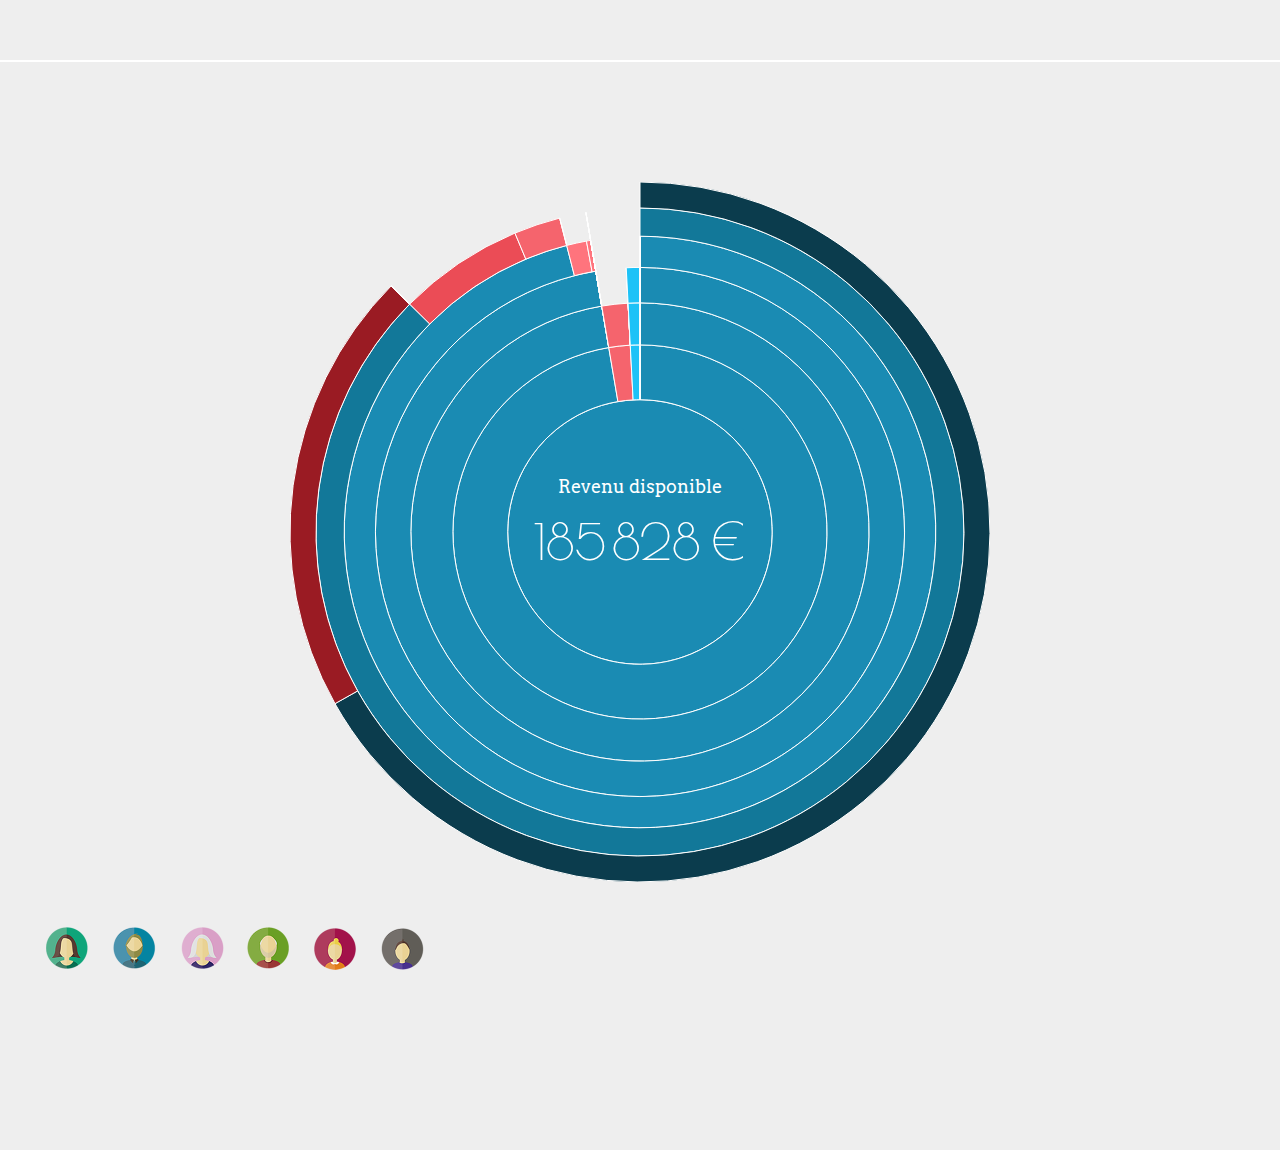
==== index.html @ cc2f4d2f "CLEANER CSS" ====
<!DOCTYPE html>
<html lang="en">
<head>
  <meta charset="utf-8">
  <title>Etalab</title>
  <meta name="description" content="Etalab">
  <meta name="robots" content="noindex, nofollow">
  <meta name="viewport" content="initial-scale=1.0,maximum-scale=1.0,user-scalable=no">
  <link rel="stylesheet" href="styles/main.css">
</head>
<body>
	<nav id="breadcrumb">
		<ul>
			<li>
				<span class="breadcrumb--value"></span>
				<h2 class="breadcrumb--label">Revenu disponible</h2>
			</li>
		</ul>
	</nav>
	<svg></svg>
	<div class="tooltip">
		<h2 class="tooltip--label">Label</h2>
		<p class="tooltip--value number">Value</p>
		<i class="dashboard">Modifier</i>
		<hr />
		<a href="" class="tooltip--find-out-more">En savoir plus</a>
	</div>

	<ul id="users">
		<li class="family mother"></li>
		<li class="family father"></li>
		<li class="family grandmother"></li>
		<li class="family grandfather"></li>
		<li class="family daughter"></li>
		<li class="family son"></li>
	</ul>

  <script type="text/javascript" src="scripts/libs/d3.min.js"></script>
  <script type="text/javascript" src="scripts/main.js"></script>

</body>
</html>
---- styles/main.css ----
/***************/
/* @group Main */
/***************/
@import url(reset.css);

/****************/
/* @group Fonts */
/****************/
@import url(http://fonts.googleapis.com/css?family=Arvo|Poiret+One);
/* @end of Fonts */


body {
	font-family: 'Arvo', serif;
	font-size: 1em; 
	background: #eee; color: #909090;
  -webkit-font-smoothing: antialiased; }
hr { border: 0; }
a { text-decoration: none; }
i { text-align: left; text-indent: -9999px; overflow: hidden; }
.clear { clear: both; }
.number { font-family: 'Poiret One', cursive; }

svg { margin: 20px auto; display: block; }

path {
  stroke: #fff;
  fill-rule: evenodd; }

/**********************/
/* @group Main circle */
/**********************/

.circle-text {
	color: #fff;
	display: flex;
	align-items: center;
	text-align: center; }

.circle-text--label { margin: auto; }

.circle-text h1.circle-text--label { font-size: 1.125em; }

.circle-text p.circle-text--value { 
	font-size: 3.125em;
	margin: 20px 0; }

/*********************/
/* @group Breadcrumb */
/*********************/

#breadcrumb ul {
	margin: 60px 0 0;
	border-top: 2px solid #fff;
	min-height: 100px; }
#breadcrumb ul li {
	position: relative;
	text-align: center;
	min-width: 200px;
	top: -10px;
	opacity: 0;
	transition: opacity 0.3s ease-out;
	display: inline-block; }
#breadcrumb ul li.visible { opacity: 1; }
#breadcrumb span.breadcrumb--value {
	display: block;
	margin: 0 auto;
	background: #de5a71;
	border-radius: 100%;
	border: 4px solid #eee;
	width: 12px; height: 12px; }
#breadcrumb h2.breadcrumb--label {
	font-size: 1.125em;
	color: #909090;
	margin: 25px 0; }
/* @end of Breadcrumb */

/******************/
/* @group Tooltip */
/******************/
div.tooltip {
	position: absolute;
	width: 340px;
	background: #fff;
	border-radius: 3px;
	box-shadow: 0 0 20px -5px rgba(0, 0, 0, 0.5);
	text-align: center;
	z-index: 100;
	opacity: 0;
	transition: opacity 0.3s ease-out;
	border: 1px solid transparent; }
/*div#tooltip.visible {
	opacity: 1;
	z-index: 100; }*/
div.tooltip:after {
	content: '';
	display: block;
	position: absolute;
	margin: 0 auto;
	left: 0; right: 0; bottom: -15px;
	width: 0; height: 0;
	border-top: 15px solid #fff;
	border-left: 15px solid transparent;
	border-right: 15px solid transparent; }
div.tooltip h2.tooltip--label {
	color: #414454;
	font-size: 1.125em;
	margin: 30px auto 0; }
div.tooltip hr {
	background: #eee;
	height: 1px; width: 100%; }
div.tooltip p.tooltip--value {
	display: inline-block;
	font-size: 2.188em;
	margin: 40px auto 30px;
	color: #eb4c56;
	background: transparent;
	border-radius:4px;
	padding:10px 15px; }
div.tooltip p.tooltip--value.edit { background: #eeeeee; }
div.tooltip i.dashboard {
	width: 20px; height: 20px;
	display: block;
	background: url(../images/dashboard.png);
	position: absolute;
	margin: auto 0;
	right: 25px; top: 0; bottom: 0;
	cursor: pointer; }
div.tooltip a.tooltip--find-out-more {
	color: #9f9f9f;
	display: block;
	margin: 20px auto 15px;
	font-size: 0.938em; }

/**********************/
/* @group Family list */
/**********************/

ul#users {
	bottom: 0;
	margin: 45px 0 45px 45px;
	height: 45px;
	width: 100%; }

ul#users li {
	float:left;
	margin-right:22px; }

.family {
	display: block;
	width: 45px;
	height: 45px;
	background-image: url(../images/family-sprite.png);
	background-repeat: no-repeat;
	background-size:187px; }

.mother { background-position: 1px 0px; }
.father { background-position: -47px 0; }
.grandmother { background-position: -94px 0; }
.grandfather { background-position: -144px 0; }
.daughter { background-position: 1px -47px; }
.son { background-position: -47px -47px; }

/* @end of Main
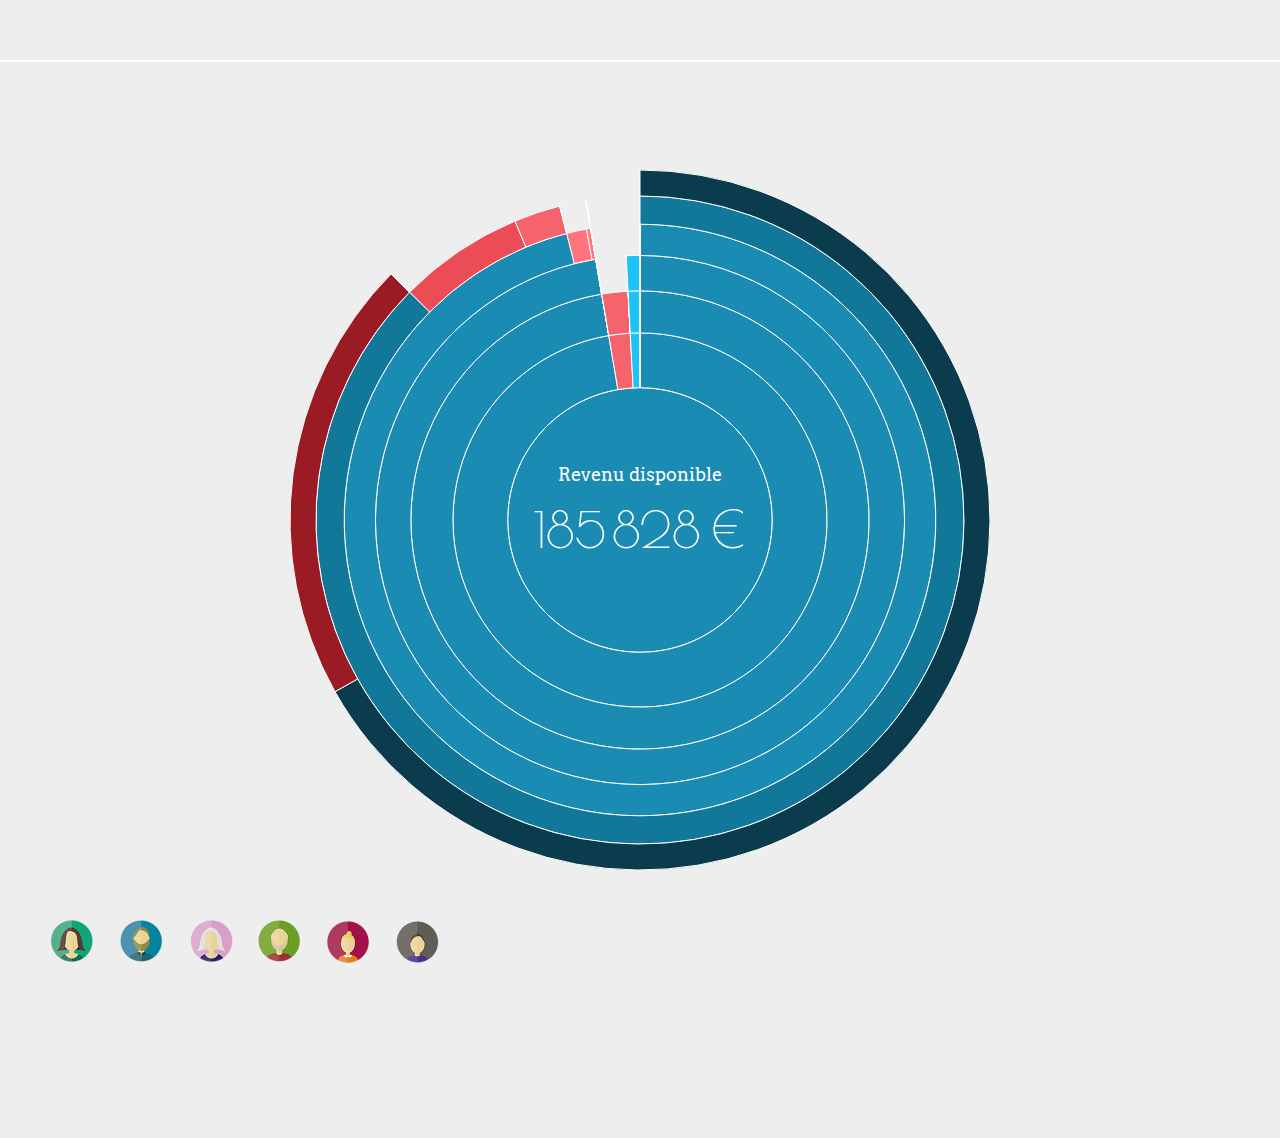
==== commit d85a3e48: "#tooltip" ====
--- a/index.html
+++ b/index.html
@@ -18,7 +18,7 @@
 		</ul>
 	</nav>
 	<svg></svg>
-	<div class="tooltip">
+	<div id="tooltip">
 		<h2 class="tooltip--label">Label</h2>
 		<p class="tooltip--value number">Value</p>
 		<i class="dashboard">Modifier</i>
--- a/styles/main.css
+++ b/styles/main.css
@@ -13,6 +13,7 @@
 body {
 	font-family: 'Arvo', serif;
 	font-size: 1em; 
+	position: relative;
 	background: #eee; color: #909090;
   -webkit-font-smoothing: antialiased; }
 hr { border: 0; }
@@ -21,7 +22,7 @@
 .clear { clear: both; }
 .number { font-family: 'Poiret One', cursive; }
 
-svg { margin: 20px auto; display: block; }
+svg { margin: 20px auto; display: block; width: 700px; height: 700px;}
 
 path {
   stroke: #fff;
@@ -52,7 +53,7 @@
 #breadcrumb ul {
 	margin: 60px 0 0;
 	border-top: 2px solid #fff;
-	min-height: 100px; }
+	min-height: 70px; }
 #breadcrumb ul li {
 	position: relative;
 	text-align: center;
@@ -78,7 +79,7 @@
 /******************/
 /* @group Tooltip */
 /******************/
-div.tooltip {
+div#tooltip {
 	position: absolute;
 	width: 340px;
 	background: #fff;
@@ -92,7 +93,7 @@
 /*div#tooltip.visible {
 	opacity: 1;
 	z-index: 100; }*/
-div.tooltip:after {
+div#tooltip:after {
 	content: '';
 	display: block;
 	position: absolute;
@@ -102,14 +103,14 @@
 	border-top: 15px solid #fff;
 	border-left: 15px solid transparent;
 	border-right: 15px solid transparent; }
-div.tooltip h2.tooltip--label {
+div#tooltip h2.tooltip--label {
 	color: #414454;
 	font-size: 1.125em;
 	margin: 30px auto 0; }
-div.tooltip hr {
+div#tooltip hr {
 	background: #eee;
 	height: 1px; width: 100%; }
-div.tooltip p.tooltip--value {
+div#tooltip p.tooltip--value {
 	display: inline-block;
 	font-size: 2.188em;
 	margin: 40px auto 30px;
@@ -117,8 +118,8 @@
 	background: transparent;
 	border-radius:4px;
 	padding:10px 15px; }
-div.tooltip p.tooltip--value.edit { background: #eeeeee; }
-div.tooltip i.dashboard {
+div#tooltip p.tooltip--value.edit { background: #eeeeee; }
+div#tooltip i.dashboard {
 	width: 20px; height: 20px;
 	display: block;
 	background: url(../images/dashboard.png);
@@ -126,7 +127,7 @@
 	margin: auto 0;
 	right: 25px; top: 0; bottom: 0;
 	cursor: pointer; }
-div.tooltip a.tooltip--find-out-more {
+div#tooltip a.tooltip--find-out-more {
 	color: #9f9f9f;
 	display: block;
 	margin: 20px auto 15px;
@@ -136,20 +137,12 @@
 /* @group Family list */
 /**********************/
 
-ul#users {
-	bottom: 0;
-	margin: 45px 0 45px 45px;
-	height: 45px;
-	width: 100%; }
-
-ul#users li {
-	float:left;
-	margin-right:22px; }
+ul#users { margin: 40px 40px; }
+ul#users li { display: inline-block; margin: 10px; }
 
 .family {
 	display: block;
-	width: 45px;
-	height: 45px;
+	width: 45px; height: 45px;
 	background-image: url(../images/family-sprite.png);
 	background-repeat: no-repeat;
 	background-size:187px; }
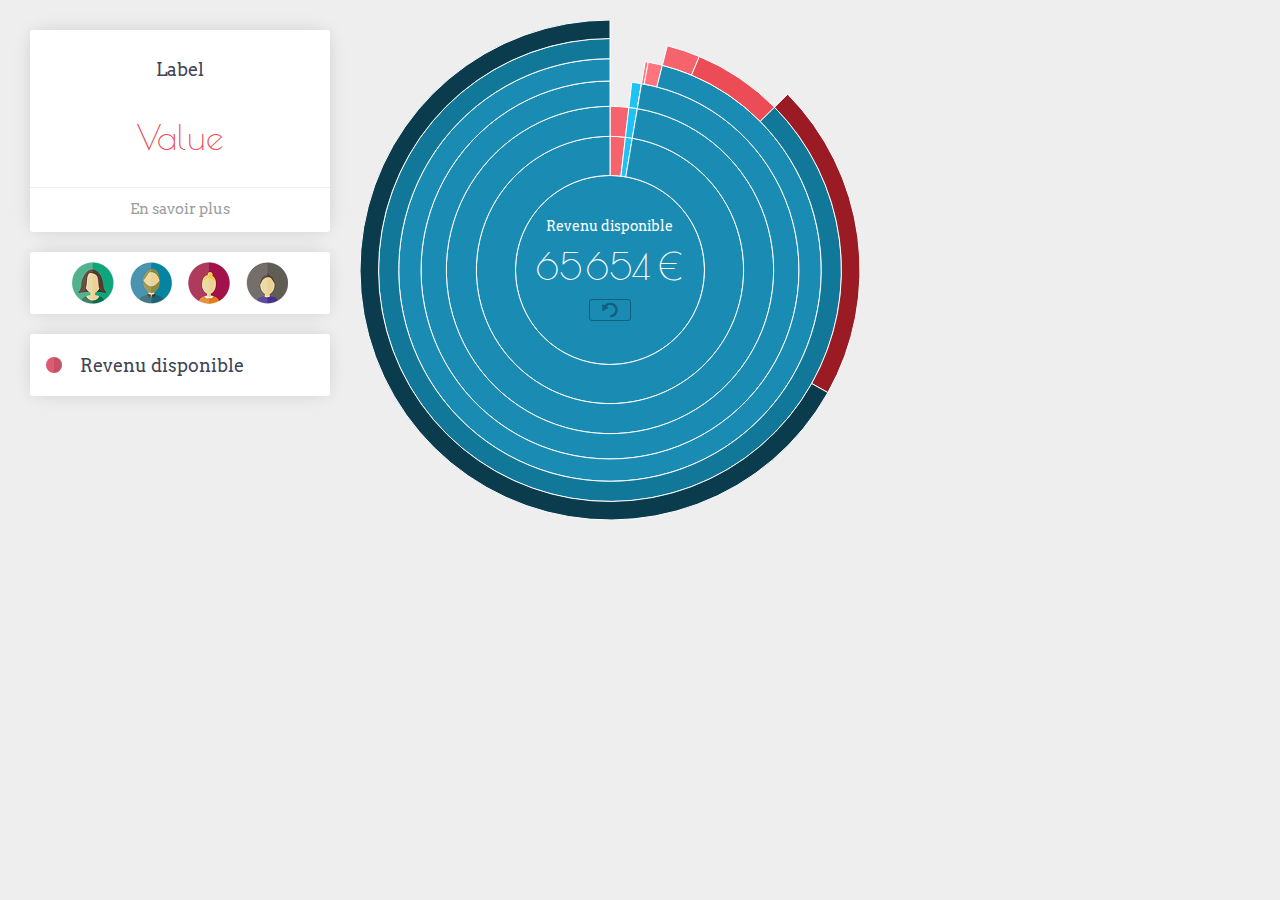
==== commit e2a87576: "Inté 2 : fixed tooltip / new breadcrumb / new rootcircle + fix current el in breadcrumb" ====
--- a/index.html
+++ b/index.html
@@ -9,31 +9,43 @@
   <link rel="stylesheet" href="styles/main.css">
 </head>
 <body>
-	<nav id="breadcrumb">
-		<ul>
-			<li>
-				<span class="breadcrumb--value"></span>
-				<h2 class="breadcrumb--label">Revenu disponible</h2>
-			</li>
+	<div id="side">
+		<div id="tooltip">
+			<h2 class="tooltip--label">Label</h2>
+			<p class="tooltip--value number">Value</p>
+<!-- 			<i class="dashboard">Modifier</i> -->
+			<hr />
+			<a href="" class="tooltip--find-out-more">En savoir plus</a>
+		</div>
+
+		<ul id="users">
+			<li class="family mother"></li>
+			<li class="family father"></li>
+<!-- 		<li class="family grandmother"></li>
+			<li class="family grandfather"></li> -->
+			<li class="family daughter"></li>
+			<li class="family son"></li>
 		</ul>
-	</nav>
-	<svg></svg>
-	<div id="tooltip">
-		<h2 class="tooltip--label">Label</h2>
-		<p class="tooltip--value number">Value</p>
-		<i class="dashboard">Modifier</i>
-		<hr />
-		<a href="" class="tooltip--find-out-more">En savoir plus</a>
+
+<!-- 	<div id="datepicker" class="number">
+			<ul>
+				<li>2012</li>
+			</ul>
+		</div> -->
+
+		<nav id="breadcrumb">
+			<ul>
+				<li>
+					<span class="breadcrumb--value"><div class="reflect"></div></span>
+					<h2 class="breadcrumb--label">Revenu disponible</h2>
+				</li>
+			</ul>
+		</nav>
 	</div>
 
-	<ul id="users">
-		<li class="family mother"></li>
-		<li class="family father"></li>
-		<li class="family grandmother"></li>
-		<li class="family grandfather"></li>
-		<li class="family daughter"></li>
-		<li class="family son"></li>
-	</ul>
+	<div id="main">
+		<svg></svg>
+	</div>
 
   <script type="text/javascript" src="scripts/libs/d3.min.js"></script>
   <script type="text/javascript" src="scripts/main.js"></script>
--- a/styles/main.css
+++ b/styles/main.css
@@ -9,100 +9,63 @@
 @import url(http://fonts.googleapis.com/css?family=Arvo|Poiret+One);
 /* @end of Fonts */
 
-
 body {
 	font-family: 'Arvo', serif;
 	font-size: 1em; 
-	position: relative;
 	background: #eee; color: #909090;
-  -webkit-font-smoothing: antialiased; }
+	-webkit-font-smoothing: antialiased; }
 hr { border: 0; }
 a { text-decoration: none; }
 i { text-align: left; text-indent: -9999px; overflow: hidden; }
 .clear { clear: both; }
 .number { font-family: 'Poiret One', cursive; }
 
-svg { margin: 20px auto; display: block; width: 700px; height: 700px;}
-
-path {
-  stroke: #fff;
-  fill-rule: evenodd; }
-
-/**********************/
-/* @group Main circle */
-/**********************/
-
-.circle-text {
+svg { display:inline; margin: 20px 0; display: block; width: 500px; height: 500px; }
+
+path { stroke: #fff; fill-rule: evenodd; cursor: pointer; }
+
+#main { position: relative; float: left; }
+#side { position: relative; float: left; width: 300px; padding: 30px; }
+#side > * { margin-bottom: 20px; }
+
+/**********************/
+/* @group Root circle */
+/**********************/
+
+.root-circle {
 	color: #fff;
 	display: flex;
 	align-items: center;
 	text-align: center; }
-
-.circle-text--label { margin: auto; }
-
-.circle-text h1.circle-text--label { font-size: 1.125em; }
-
-.circle-text p.circle-text--value { 
-	font-size: 3.125em;
-	margin: 20px 0; }
-
-/*********************/
-/* @group Breadcrumb */
-/*********************/
-
-#breadcrumb ul {
-	margin: 60px 0 0;
-	border-top: 2px solid #fff;
-	min-height: 70px; }
-#breadcrumb ul li {
-	position: relative;
-	text-align: center;
-	min-width: 200px;
-	top: -10px;
-	opacity: 0;
-	transition: opacity 0.3s ease-out;
-	display: inline-block; }
-#breadcrumb ul li.visible { opacity: 1; }
-#breadcrumb span.breadcrumb--value {
-	display: block;
-	margin: 0 auto;
-	background: #de5a71;
-	border-radius: 100%;
-	border: 4px solid #eee;
-	width: 12px; height: 12px; }
-#breadcrumb h2.breadcrumb--label {
-	font-size: 1.125em;
-	color: #909090;
-	margin: 25px 0; }
-/* @end of Breadcrumb */
+.root-circle--label { margin: auto; }
+.root-circle h1.root-circle--label { font-size: 0.9em; }
+.root-circle p.root-circle--value { font-size: 2.250em; margin: 15px 0; }
+.root-circle .return {
+	display: block;
+	width: 40px;
+	height: 20px;
+	border-radius: 3px;
+	border: 1px solid #115f7b;
+	margin: auto;
+	background: url(../images/icon-return.png) no-repeat;
+	background-position: center;
+	background-size: 45%;
+	cursor: pointer; }
+/* @end of Root circle */
 
 /******************/
 /* @group Tooltip */
 /******************/
+
 div#tooltip {
-	position: absolute;
-	width: 340px;
-	background: #fff;
-	border-radius: 3px;
-	box-shadow: 0 0 20px -5px rgba(0, 0, 0, 0.5);
+	position: relative;
+	width: 100%;
+	background: #fff;
+	border-radius: 3px;
+	box-shadow: 0 0 20px -5px rgba(0, 0, 0, 0.2);
 	text-align: center;
-	z-index: 100;
-	opacity: 0;
 	transition: opacity 0.3s ease-out;
-	border: 1px solid transparent; }
-/*div#tooltip.visible {
-	opacity: 1;
-	z-index: 100; }*/
-div#tooltip:after {
-	content: '';
-	display: block;
-	position: absolute;
-	margin: 0 auto;
-	left: 0; right: 0; bottom: -15px;
-	width: 0; height: 0;
-	border-top: 15px solid #fff;
-	border-left: 15px solid transparent;
-	border-right: 15px solid transparent; }
+	padding: 1px 0; }
 div#tooltip h2.tooltip--label {
 	color: #414454;
 	font-size: 1.125em;
@@ -113,45 +76,143 @@
 div#tooltip p.tooltip--value {
 	display: inline-block;
 	font-size: 2.188em;
-	margin: 40px auto 30px;
-	color: #eb4c56;
-	background: transparent;
-	border-radius:4px;
-	padding:10px 15px; }
+	margin: 30px auto 20px;
+	background: transparent; color: #eb4c56;
+	border-radius: 4px;
+	padding: 10px 15px 5px 15px; }
 div#tooltip p.tooltip--value.edit { background: #eeeeee; }
 div#tooltip i.dashboard {
 	width: 20px; height: 20px;
 	display: block;
 	background: url(../images/dashboard.png);
 	position: absolute;
-	margin: auto 0;
-	right: 25px; top: 0; bottom: 0;
+	margin: 97px 0 0 10px;
+	right: 20px; top: 0; bottom: 0;
 	cursor: pointer; }
 div#tooltip a.tooltip--find-out-more {
 	color: #9f9f9f;
 	display: block;
-	margin: 20px auto 15px;
+	margin: 14px auto 14px;
 	font-size: 0.938em; }
-
-/**********************/
-/* @group Family list */
-/**********************/
-
-ul#users { margin: 40px 40px; }
-ul#users li { display: inline-block; margin: 10px; }
-
+/* @end of Tooltip */
+
+/**********************/
+/* @group Users list  */
+/**********************/
+
+ul#users { 
+	width: 100%;
+	background: #fff;
+	border-radius: 3px;
+	box-shadow: 0 0 20px -5px rgba(0, 0, 0, 0.2);
+	text-align: center;
+	padding: 0px; }
+ul#users li { display: inline-block; margin: 10px 6px 7px 6px; }
 .family {
 	display: block;
-	width: 45px; height: 45px;
+	width: 42px; height: 42px;
 	background-image: url(../images/family-sprite.png);
 	background-repeat: no-repeat;
-	background-size:187px; }
-
-.mother { background-position: 1px 0px; }
-.father { background-position: -47px 0; }
+	background-size: 187px; }
+.mother { background-position: 0px 0px; }
+.father { background-position: -48px 0; }
 .grandmother { background-position: -94px 0; }
 .grandfather { background-position: -144px 0; }
-.daughter { background-position: 1px -47px; }
-.son { background-position: -47px -47px; }
+.daughter { background-position: 0px -48px; }
+.son { background-position: -48px -48px; }
+/* @end of Users list */
+
+/*********************/
+/* @group Breadcrumb */
+/*********************/
+
+#breadcrumb ul {
+	width: 100%;
+	border-top: 2px solid #fff;
+	background: #fff;
+	border-radius: 3px;
+	box-shadow: 0 0 20px -5px rgba(0, 0, 0, 0.2); 
+	padding: 10px 0 10px 0; }
+#breadcrumb ul li {
+	position: relative;
+	height: 40px;
+	border-bottom: 1px solid #eeeeee;
+	padding-top: 10px;
+	transition: opacity 0.3s ease-out;
+	box-sizing: border-box;
+	cursor: pointer; }
+#breadcrumb ul li:after {
+	content: '';
+	display: block;
+	position: absolute;
+	top: 38px;
+	left: 18px;
+	width: 0;
+	height: 0;
+	border-color: transparent transparent transparent #fff;
+	border-style: solid;
+	border-width: 6px;
+	transform: rotate(90deg);
+	-webkit-transform: rotate(90deg);
+	-moz-transform: rotate(90deg); }
+#breadcrumb ul li:before {
+	content: '';
+	display: block;
+	position: absolute;
+	top: 39px;
+	left: 18px;
+	width: 0;
+	height: 0;
+	border-color: transparent transparent transparent #eeeeee;
+	border-style: solid;
+	border-width: 6px;
+	transform: rotate(90deg);
+	-webkit-transform: rotate(90deg);
+	-moz-transform: rotate(90deg); }
+#breadcrumb ul li:last-child { border: none; }
+#breadcrumb ul li:last-child:before, #breadcrumb ul li:last-child:after { display:none; }
+#breadcrumb ul li.visible { opacity: 1; }
+#breadcrumb span.breadcrumb--value {
+	position: relative;
+	top: 1px;
+	display: inline-block;
+	background: #de5a71;
+	border-radius: 100%;
+	width: 16px; height: 16px;
+	margin: 0px 14px 0 16px;
+	overflow: hidden; }
+#breadcrumb span.breadcrumb--value .reflect {
+	position: relative;
+	left: 8px;
+	width: 8px;
+	height: 16px;
+	background-color: rgba(1,1,1,0.1); }
+#breadcrumb h2.breadcrumb--label {
+	display: inline;
+	font-size: 1.125em;
+	color: #414454; }
+/* @end of Breadcrumb */
+
+/**********************/
+/* @group Date picker */
+/**********************/
+
+#datepicker ul {
+	width: 100%;
+	border-top: 2px solid #fff;
+	background: #fff;
+	border-radius: 3px;
+	box-shadow: 0 0 20px -5px rgba(0, 0, 0, 0.2); 
+	padding: 10px 0 10px 0; }
+#datepicker ul li {
+	position: relative;
+	text-align: center;
+	font-size: 1.875em;
+	color: #414454;
+	height: 40px;
+	padding-top: 4px;
+	transition: opacity 0.3s ease-out;
+	box-sizing: border-box; }
+/* @end of Date picker */
 
 /* @end of Main 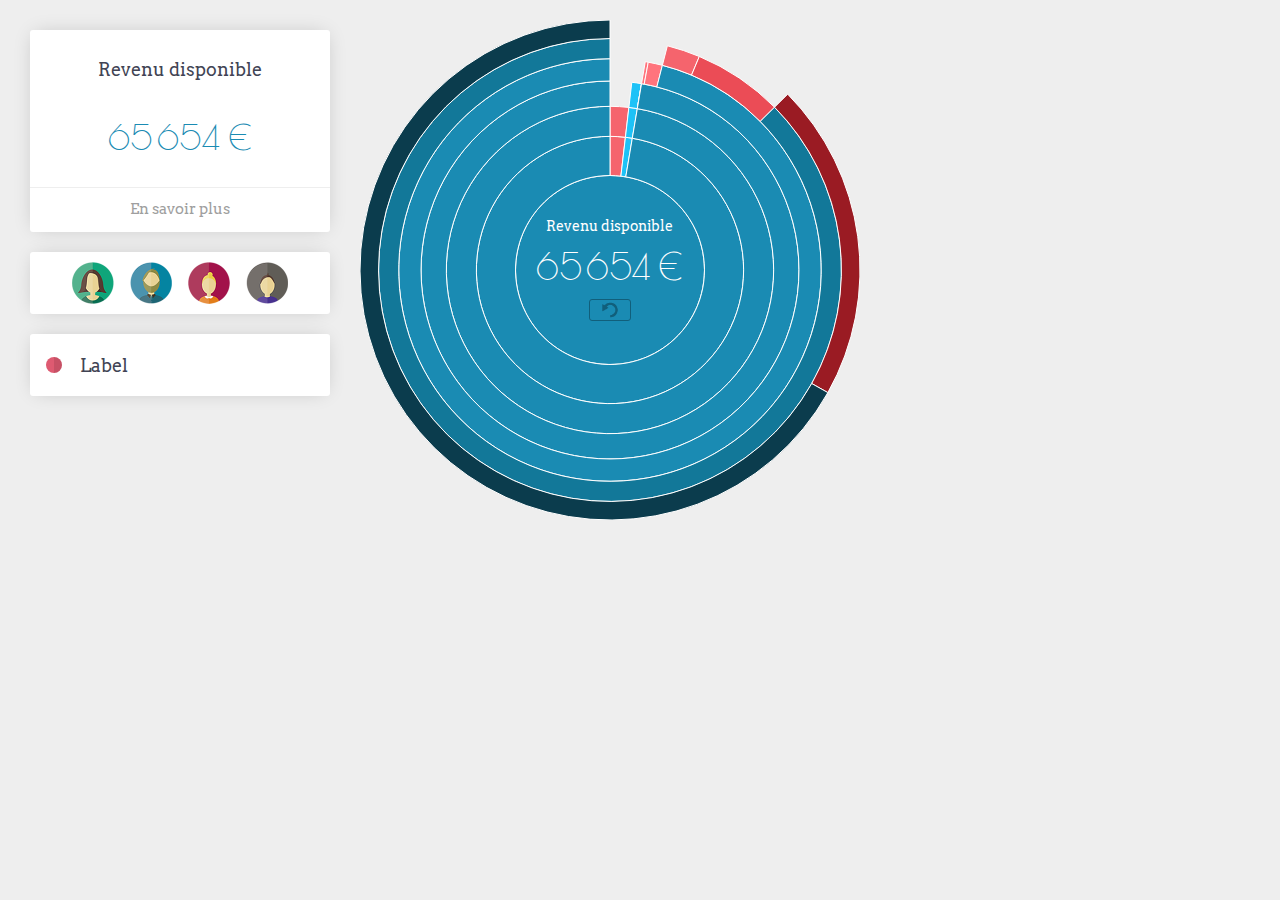
==== commit 872107af: "[CSS] small changes" ====
--- a/index.html
+++ b/index.html
@@ -9,19 +9,20 @@
   <link rel="stylesheet" href="styles/main.css">
 </head>
 <body>
-	<div id="side">
+	<section id="sidebar">
 		<div id="tooltip">
 			<h2 class="tooltip--label">Label</h2>
 			<p class="tooltip--value number">Value</p>
-<!-- 			<i class="dashboard">Modifier</i> -->
+			<!-- <i class="dashboard">Modifier</i> -->
 			<hr />
 			<a href="" class="tooltip--find-out-more">En savoir plus</a>
 		</div>
 
+
 		<ul id="users">
 			<li class="family mother"></li>
 			<li class="family father"></li>
-<!-- 		<li class="family grandmother"></li>
+			<!-- <li class="family grandmother"></li>
 			<li class="family grandfather"></li> -->
 			<li class="family daughter"></li>
 			<li class="family son"></li>
@@ -37,15 +38,15 @@
 			<ul>
 				<li>
 					<span class="breadcrumb--value"><div class="reflect"></div></span>
-					<h2 class="breadcrumb--label">Revenu disponible</h2>
+					<h2 class="breadcrumb--label">Label</h2>
 				</li>
 			</ul>
 		</nav>
-	</div>
+	</section>
 
-	<div id="main">
+	<section id="main">
 		<svg></svg>
-	</div>
+	</section>
 
   <script type="text/javascript" src="scripts/libs/d3.min.js"></script>
   <script type="text/javascript" src="scripts/main.js"></script>
--- a/styles/main.css
+++ b/styles/main.css
@@ -8,6 +8,7 @@
 /****************/
 @import url(http://fonts.googleapis.com/css?family=Arvo|Poiret+One);
 /* @end of Fonts */
+
 
 body {
 	font-family: 'Arvo', serif;
@@ -25,8 +26,8 @@
 path { stroke: #fff; fill-rule: evenodd; cursor: pointer; }
 
 #main { position: relative; float: left; }
-#side { position: relative; float: left; width: 300px; padding: 30px; }
-#side > * { margin-bottom: 20px; }
+#sidebar { position: relative; float: left; width: 300px; padding: 30px; }
+#sidebar > * { margin-bottom: 20px; }
 
 /**********************/
 /* @group Root circle */
@@ -57,7 +58,7 @@
 /* @group Tooltip */
 /******************/
 
-div#tooltip {
+#tooltip {
 	position: relative;
 	width: 100%;
 	background: #fff;
@@ -66,22 +67,22 @@
 	text-align: center;
 	transition: opacity 0.3s ease-out;
 	padding: 1px 0; }
-div#tooltip h2.tooltip--label {
+#tooltip h2.tooltip--label {
 	color: #414454;
 	font-size: 1.125em;
 	margin: 30px auto 0; }
-div#tooltip hr {
+#tooltip hr {
 	background: #eee;
 	height: 1px; width: 100%; }
-div#tooltip p.tooltip--value {
+#tooltip p.tooltip--value {
 	display: inline-block;
 	font-size: 2.188em;
 	margin: 30px auto 20px;
 	background: transparent; color: #eb4c56;
 	border-radius: 4px;
 	padding: 10px 15px 5px 15px; }
-div#tooltip p.tooltip--value.edit { background: #eeeeee; }
-div#tooltip i.dashboard {
+#tooltip p.tooltip--value.edit { background: #eeeeee; }
+#tooltip i.dashboard {
 	width: 20px; height: 20px;
 	display: block;
 	background: url(../images/dashboard.png);
@@ -89,7 +90,7 @@
 	margin: 97px 0 0 10px;
 	right: 20px; top: 0; bottom: 0;
 	cursor: pointer; }
-div#tooltip a.tooltip--find-out-more {
+#tooltip a.tooltip--find-out-more {
 	color: #9f9f9f;
 	display: block;
 	margin: 14px auto 14px;
@@ -141,36 +142,26 @@
 	transition: opacity 0.3s ease-out;
 	box-sizing: border-box;
 	cursor: pointer; }
-#breadcrumb ul li:after {
-	content: '';
-	display: block;
-	position: absolute;
-	top: 38px;
-	left: 18px;
-	width: 0;
-	height: 0;
-	border-color: transparent transparent transparent #fff;
-	border-style: solid;
-	border-width: 6px;
-	transform: rotate(90deg);
-	-webkit-transform: rotate(90deg);
-	-moz-transform: rotate(90deg); }
+#breadcrumb ul li:after,
 #breadcrumb ul li:before {
 	content: '';
 	display: block;
 	position: absolute;
-	top: 39px;
-	left: 18px;
-	width: 0;
-	height: 0;
-	border-color: transparent transparent transparent #eeeeee;
 	border-style: solid;
+	width: 0; height: 0;
 	border-width: 6px;
-	transform: rotate(90deg);
 	-webkit-transform: rotate(90deg);
-	-moz-transform: rotate(90deg); }
+		 -moz-transform: rotate(90deg);
+					transform: rotate(90deg); }
+#breadcrumb ul li:after {
+	top: 38px; left: 18px;
+	border-color: transparent transparent transparent #fff; }
+#breadcrumb ul li:before {
+	top: 39px; left: 18px;
+	border-color: transparent transparent transparent #eeeeee; }
 #breadcrumb ul li:last-child { border: none; }
-#breadcrumb ul li:last-child:before, #breadcrumb ul li:last-child:after { display:none; }
+#breadcrumb ul li:last-child:before, 
+#breadcrumb ul li:last-child:after { display:none; }
 #breadcrumb ul li.visible { opacity: 1; }
 #breadcrumb span.breadcrumb--value {
 	position: relative;
@@ -183,9 +174,8 @@
 	overflow: hidden; }
 #breadcrumb span.breadcrumb--value .reflect {
 	position: relative;
-	left: 8px;
-	width: 8px;
-	height: 16px;
+	left: 8px; top: 0;
+	width: 8px; height: 16px;
 	background-color: rgba(1,1,1,0.1); }
 #breadcrumb h2.breadcrumb--label {
 	display: inline;
@@ -196,7 +186,6 @@
 /**********************/
 /* @group Date picker */
 /**********************/
-
 #datepicker ul {
 	width: 100%;
 	border-top: 2px solid #fff;
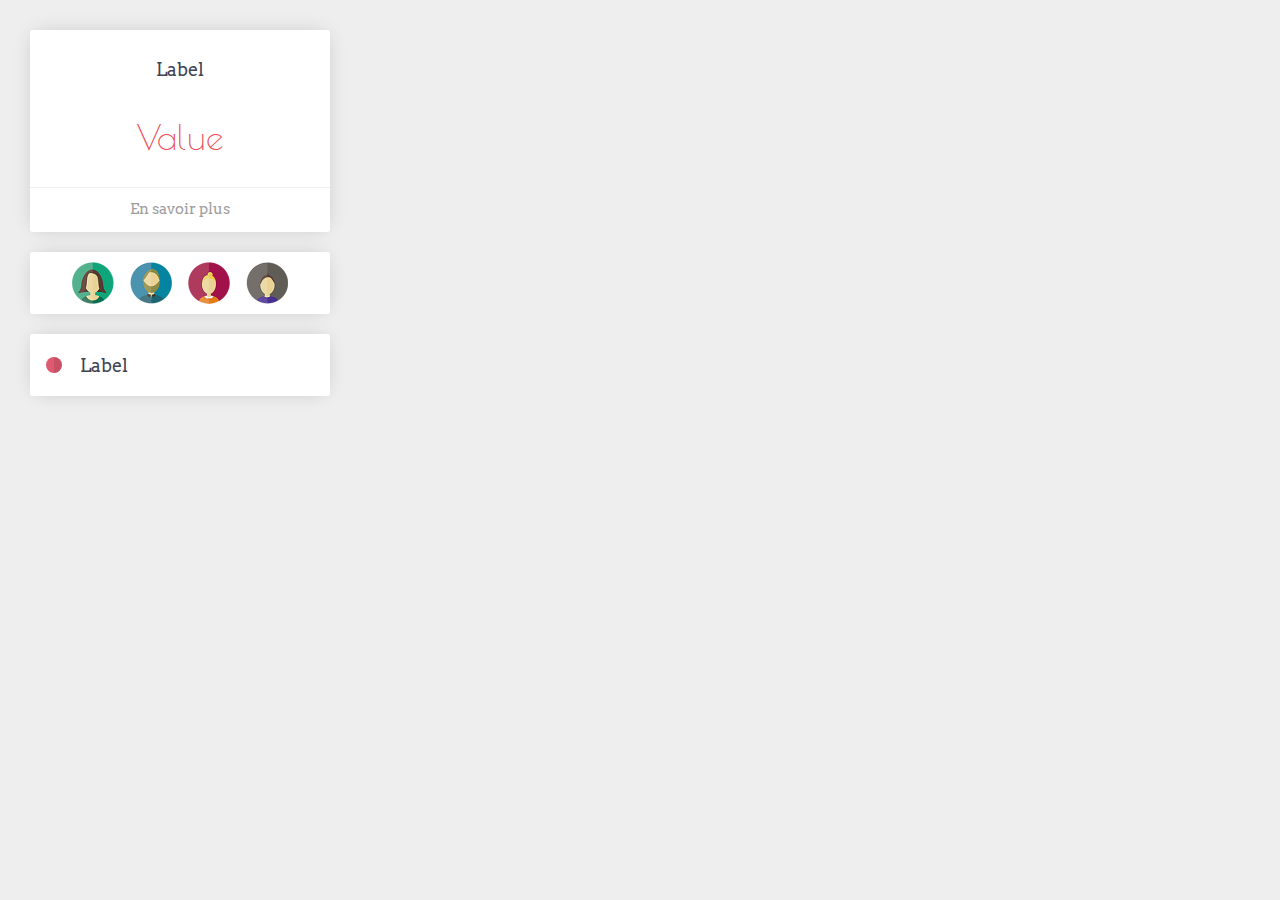
==== commit 10d3605c: "Add event listener on breadcrumb click." ====
--- a/index.html
+++ b/index.html
@@ -36,7 +36,7 @@
 
 		<nav id="breadcrumb">
 			<ul>
-				<li>
+				<li data-depth="value">
 					<span class="breadcrumb--value"><div class="reflect"></div></span>
 					<h2 class="breadcrumb--label">Label</h2>
 				</li>
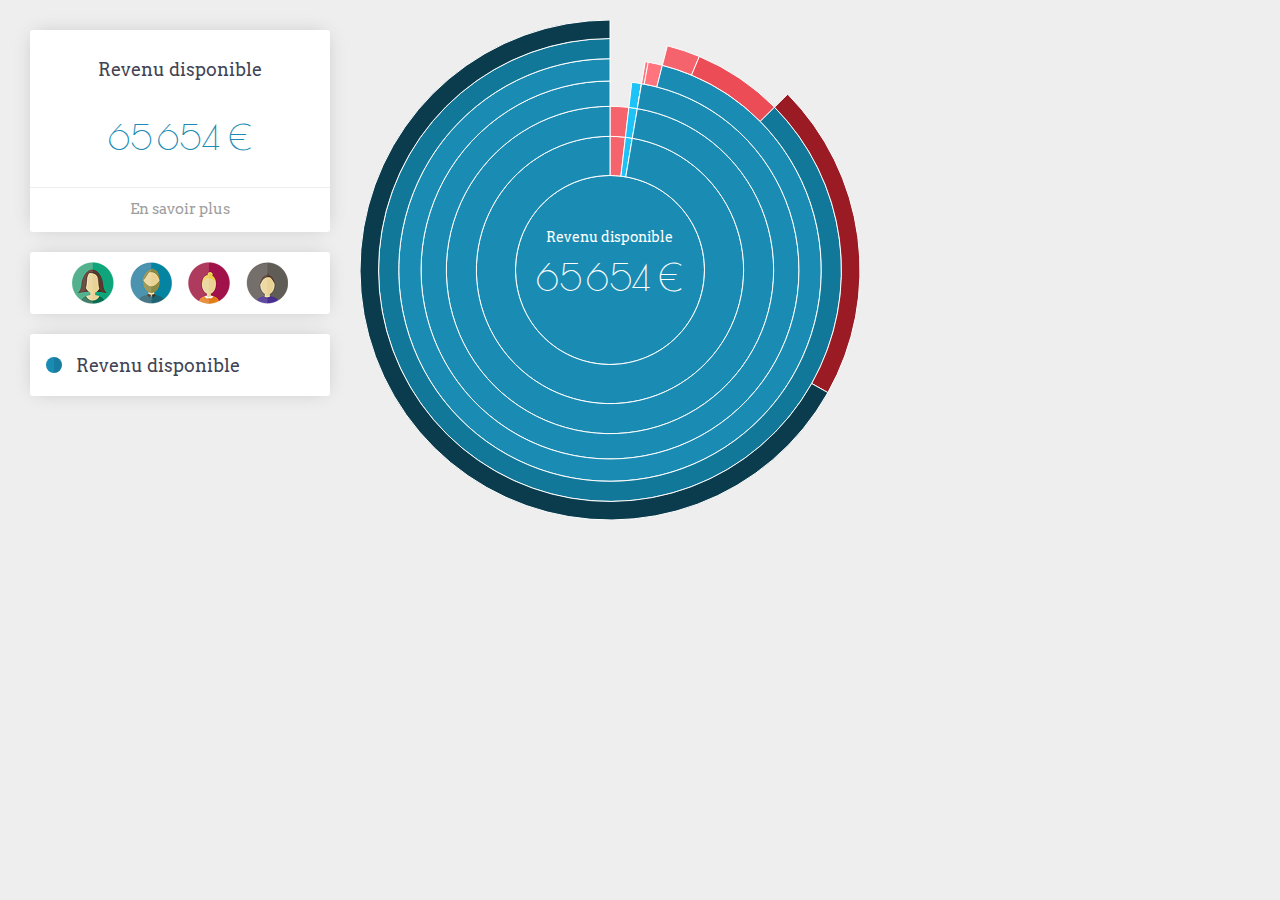
==== commit 7f4935fe: "Breadcrumb : get initial value" ====
--- a/index.html
+++ b/index.html
@@ -36,10 +36,6 @@
 
 		<nav id="breadcrumb">
 			<ul>
-				<li data-depth="value">
-					<span class="breadcrumb--value"><div class="reflect"></div></span>
-					<h2 class="breadcrumb--label">Label</h2>
-				</li>
 			</ul>
 		</nav>
 	</section>
--- a/styles/main.css
+++ b/styles/main.css
@@ -38,20 +38,22 @@
 	display: flex;
 	align-items: center;
 	text-align: center; }
+.root-circle--content { display: none; }
+.root-circle--content.visible { display: block; }
 .root-circle--label { margin: auto; }
 .root-circle h1.root-circle--label { font-size: 0.9em; }
 .root-circle p.root-circle--value { font-size: 2.250em; margin: 15px 0; }
 .root-circle .return {
-	display: block;
-	width: 40px;
-	height: 20px;
-	border-radius: 3px;
-	border: 1px solid #115f7b;
+	display: none;
+	width: 30px; height: 30px;
+	border: 0; border-radius: 100%;
 	margin: auto;
-	background: url(../images/icon-return.png) no-repeat;
+	background: #fff url(../images/icon-return.png) no-repeat;
 	background-position: center;
 	background-size: 45%;
-	cursor: pointer; }
+	cursor: pointer;
+	outline: 0; }
+.root-circle .return.visible { display: block; }
 /* @end of Root circle */
 
 /******************/
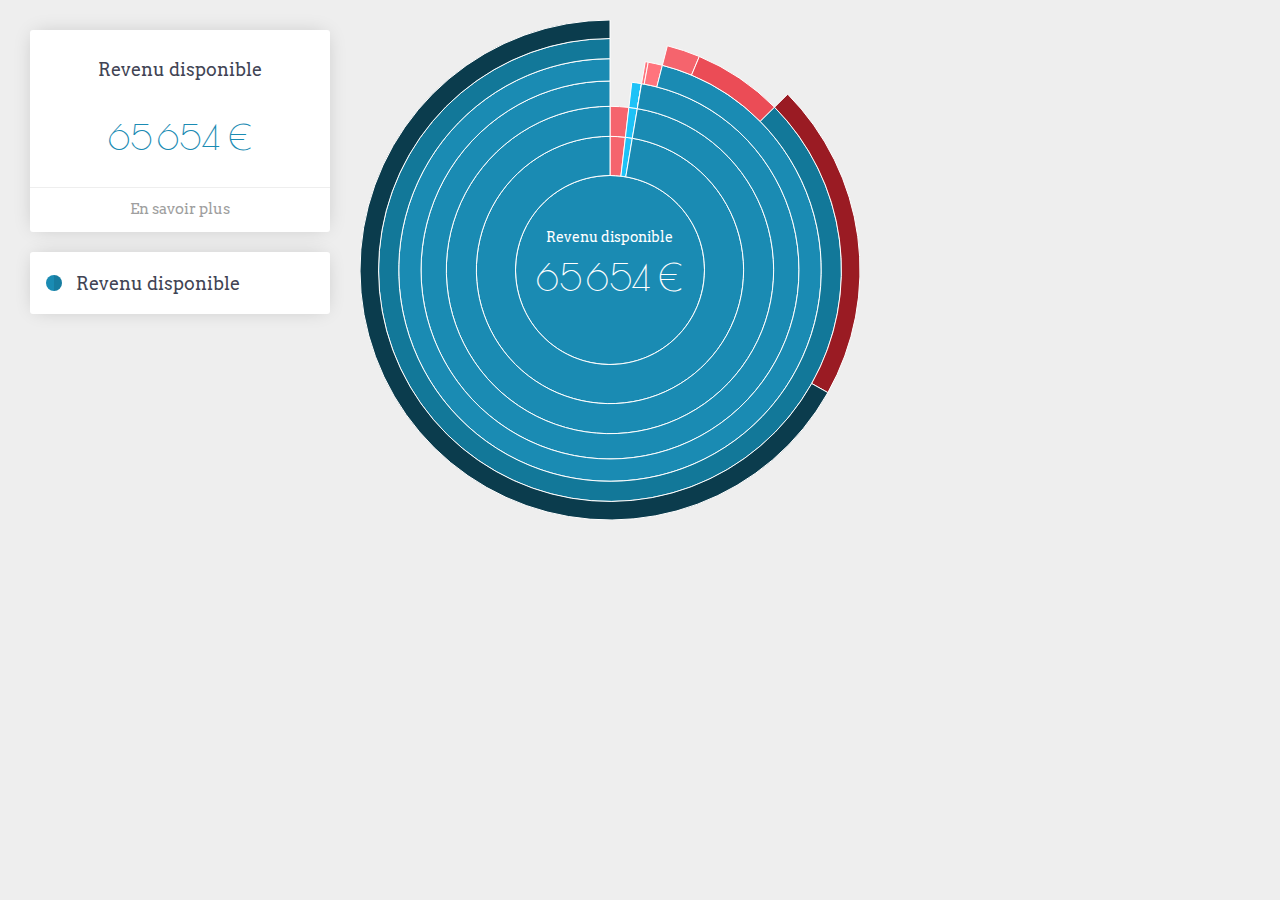
==== commit f4552e5c: "#13 #15 #16 #17" ====
--- a/index.html
+++ b/index.html
@@ -19,14 +19,14 @@
 		</div>
 
 
-		<ul id="users">
+<!--	<ul id="users">
 			<li class="family mother"></li>
 			<li class="family father"></li>
-			<!-- <li class="family grandmother"></li>
-			<li class="family grandfather"></li> -->
+			<li class="family grandmother"></li>
+			<li class="family grandfather"></li>
 			<li class="family daughter"></li>
 			<li class="family son"></li>
-		</ul>
+		</ul> -->
 
 <!-- 	<div id="datepicker" class="number">
 			<ul>
--- a/styles/main.css
+++ b/styles/main.css
@@ -32,18 +32,17 @@
 /**********************/
 /* @group Root circle */
 /**********************/
-
-.root-circle {
+.main-circle { display: none; }
+.main-circle.visible { display: block; }
+.main-circle > div {
 	color: #fff;
 	display: flex;
 	align-items: center;
 	text-align: center; }
-.root-circle--content { display: none; }
-.root-circle--content.visible { display: block; }
-.root-circle--label { margin: auto; }
-.root-circle h1.root-circle--label { font-size: 0.9em; }
-.root-circle p.root-circle--value { font-size: 2.250em; margin: 15px 0; }
-.root-circle .return {
+.main-circle > div > div { margin: auto; }
+.main-circle h1.main-circle--label { font-size: 0.9em; }
+.main-circle p.main-circle--value { font-size: 2.250em; margin: 15px 0; }
+.main-circle .return {
 	display: none;
 	width: 30px; height: 30px;
 	border: 0; border-radius: 100%;
@@ -53,7 +52,7 @@
 	background-size: 45%;
 	cursor: pointer;
 	outline: 0; }
-.root-circle .return.visible { display: block; }
+.main-circle .return.visible { display: block; }
 /* @end of Root circle */
 
 /******************/
@@ -164,7 +163,7 @@
 #breadcrumb ul li:last-child { border: none; }
 #breadcrumb ul li:last-child:before, 
 #breadcrumb ul li:last-child:after { display:none; }
-#breadcrumb ul li.visible { opacity: 1; }
+/*#breadcrumb ul li.visible { opacity: 1; }*/
 #breadcrumb span.breadcrumb--value {
 	position: relative;
 	top: 1px;
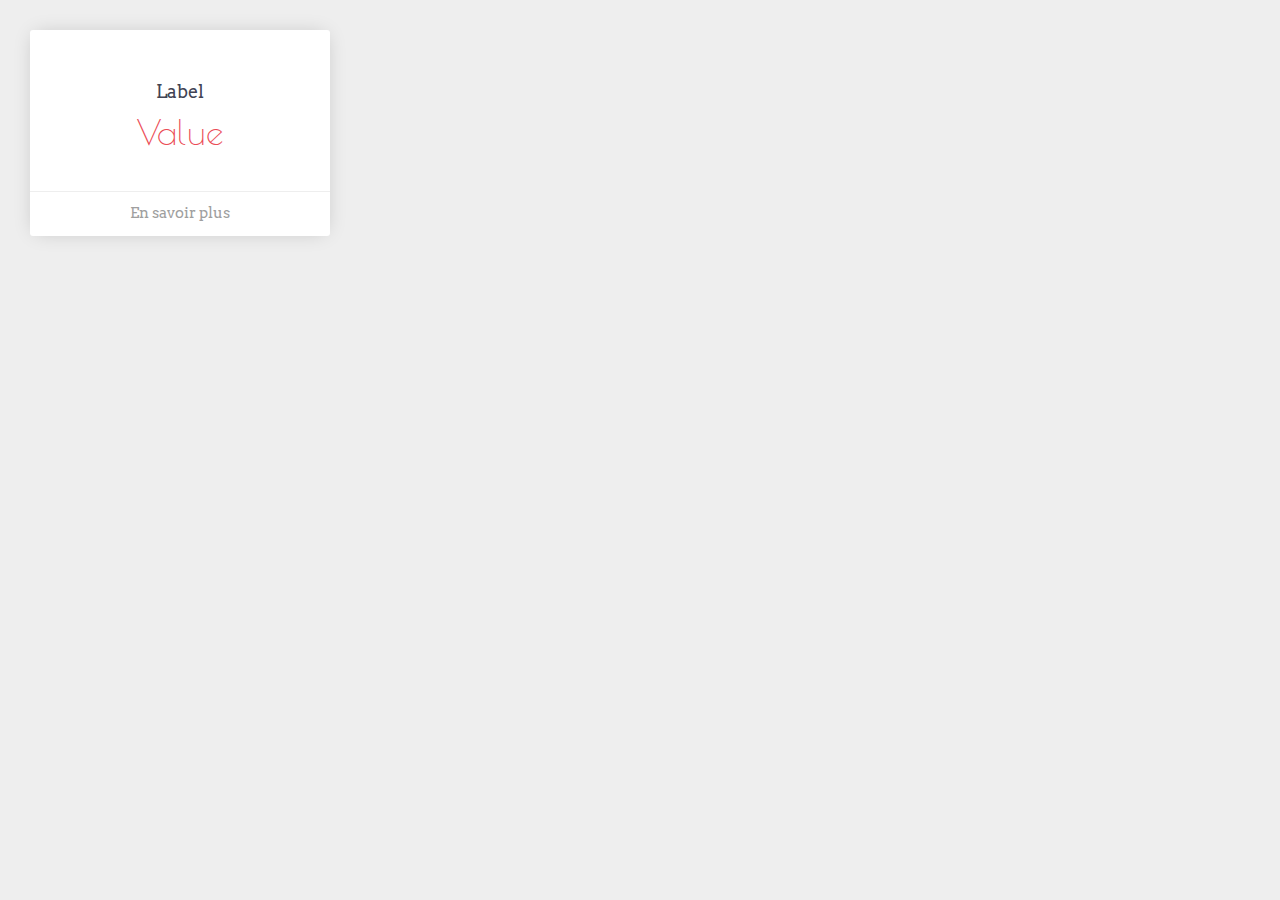
==== commit bb0332be: "Merge." ====
--- a/index.html
+++ b/index.html
@@ -9,43 +9,25 @@
   <link rel="stylesheet" href="styles/main.css">
 </head>
 <body>
-	<section id="sidebar">
-		<div id="tooltip">
-			<h2 class="tooltip--label">Label</h2>
-			<p class="tooltip--value number">Value</p>
-			<!-- <i class="dashboard">Modifier</i> -->
-			<hr />
-			<a href="" class="tooltip--find-out-more">En savoir plus</a>
+	<div id="tooltip">
+		<div>
+			<div>
+				<h2 class="tooltip--label">Label</h2>
+				<p class="tooltip--value number">Value</p>
+			</div>
 		</div>
+		<a href="" class="tooltip--find-out-more" target="_blank">En savoir plus</a>
+	</div>
 
+	<nav id="breadcrumb">
+		<ul>
+		</ul>
+	</nav>
 
-<!--	<ul id="users">
-			<li class="family mother"></li>
-			<li class="family father"></li>
-			<li class="family grandmother"></li>
-			<li class="family grandfather"></li>
-			<li class="family daughter"></li>
-			<li class="family son"></li>
-		</ul> -->
+	<svg>
+	</svg>
 
-<!-- 	<div id="datepicker" class="number">
-			<ul>
-				<li>2012</li>
-			</ul>
-		</div> -->
-
-		<nav id="breadcrumb">
-			<ul>
-			</ul>
-		</nav>
-	</section>
-
-	<section id="main">
-		<svg></svg>
-	</section>
-
-  <script type="text/javascript" src="scripts/libs/d3.min.js"></script>
-  <script type="text/javascript" src="scripts/main.js"></script>
-
+	<script type="text/javascript" src="scripts/libs/d3.min.js"></script>
+	<script type="text/javascript" src="scripts/main.js"></script>
 </body>
 </html>--- a/styles/main.css
+++ b/styles/main.css
@@ -9,51 +9,42 @@
 @import url(http://fonts.googleapis.com/css?family=Arvo|Poiret+One);
 /* @end of Fonts */
 
-
 body {
 	font-family: 'Arvo', serif;
 	font-size: 1em; 
 	background: #eee; color: #909090;
-	-webkit-font-smoothing: antialiased; }
+	-webkit-font-smoothing: antialiased;
+	padding: 30px; 
+	display: flex;
+	display: -webkit-flex;
+	flex-flow: column;
+	-webkit-flex-flow: column; }
 hr { border: 0; }
 a { text-decoration: none; }
 i { text-align: left; text-indent: -9999px; overflow: hidden; }
 .clear { clear: both; }
 .number { font-family: 'Poiret One', cursive; }
 
-svg { display:inline; margin: 20px 0; display: block; width: 500px; height: 500px; }
-
-path { stroke: #fff; fill-rule: evenodd; cursor: pointer; }
-
-#main { position: relative; float: left; }
-#sidebar { position: relative; float: left; width: 300px; padding: 30px; }
-#sidebar > * { margin-bottom: 20px; }
+svg { position: absolute; top: 0; left: 360px; margin: 30px 0; display: block;}
+svg g g { cursor: pointer; }
+svg g g.current { cursor: default; }
+path { stroke: #fff; fill-rule: evenodd; }
 
 /**********************/
-/* @group Root circle */
+/* @group Main circle */
 /**********************/
-.main-circle { display: none; }
-.main-circle.visible { display: block; }
-.main-circle > div {
-	color: #fff;
-	display: flex;
-	align-items: center;
-	text-align: center; }
-.main-circle > div > div { margin: auto; }
-.main-circle h1.main-circle--label { font-size: 0.9em; }
-.main-circle p.main-circle--value { font-size: 2.250em; margin: 15px 0; }
-.main-circle .return {
+svg g g text { display: none; }
+svg g g.current text { display: block; }
+.main-circle--label { text-anchor: middle; fill: #fff; font-size: 0.9em; }
+.main-circle--value { text-anchor: middle; fill: #fff; font-size: 2.250em; margin: 15px 0; }
+svg g g image {
 	display: none;
-	width: 30px; height: 30px;
-	border: 0; border-radius: 100%;
-	margin: auto;
-	background: #fff url(../images/icon-return.png) no-repeat;
-	background-position: center;
-	background-size: 45%;
 	cursor: pointer;
 	outline: 0; }
-.main-circle .return.visible { display: block; }
-/* @end of Root circle */
+svg g g.current image { display: block; opacity: 1; transition: opacity 0.3s ease-out; }
+svg g g.current image:hover { opacity: 0.7; }
+
+/* @end of Main circle */
 
 /******************/
 /* @group Tooltip */
@@ -61,86 +52,58 @@
 
 #tooltip {
 	position: relative;
-	width: 100%;
+	width: 300px;
 	background: #fff;
 	border-radius: 3px;
 	box-shadow: 0 0 20px -5px rgba(0, 0, 0, 0.2);
 	text-align: center;
 	transition: opacity 0.3s ease-out;
-	padding: 1px 0; }
+	padding: 1px 0;
+	margin-bottom: 20px; }
+#tooltip > div { height: 130px; border-bottom: 1px solid #eee; position: relative; }
+#tooltip > div > div { position: relative; -webkit-transform: translateY(-50%); -ms-transform: translateY(-50%); transform: translateY(-50%); top: 50%; }
+
 #tooltip h2.tooltip--label {
 	color: #414454;
 	font-size: 1.125em;
-	margin: 30px auto 0; }
+	margin: 30px auto 13px; }
 #tooltip hr {
 	background: #eee;
 	height: 1px; width: 100%; }
 #tooltip p.tooltip--value {
 	display: inline-block;
 	font-size: 2.188em;
-	margin: 30px auto 20px;
+	margin: 0px auto 20px;
 	background: transparent; color: #eb4c56;
 	border-radius: 4px;
-	padding: 10px 15px 5px 15px; }
-#tooltip p.tooltip--value.edit { background: #eeeeee; }
-#tooltip i.dashboard {
-	width: 20px; height: 20px;
-	display: block;
-	background: url(../images/dashboard.png);
-	position: absolute;
-	margin: 97px 0 0 10px;
-	right: 20px; top: 0; bottom: 0;
-	cursor: pointer; }
+	padding: 0; }
 #tooltip a.tooltip--find-out-more {
 	color: #9f9f9f;
 	display: block;
 	margin: 14px auto 14px;
-	font-size: 0.938em; }
+	font-size: 0.938em;
+	opacity: 1;
+	transition: opacity 0.3s ease-out; }
+#tooltip a.tooltip--find-out-more:hover { opacity: 0.7; }
 /* @end of Tooltip */
-
-/**********************/
-/* @group Users list  */
-/**********************/
-
-ul#users { 
-	width: 100%;
-	background: #fff;
-	border-radius: 3px;
-	box-shadow: 0 0 20px -5px rgba(0, 0, 0, 0.2);
-	text-align: center;
-	padding: 0px; }
-ul#users li { display: inline-block; margin: 10px 6px 7px 6px; }
-.family {
-	display: block;
-	width: 42px; height: 42px;
-	background-image: url(../images/family-sprite.png);
-	background-repeat: no-repeat;
-	background-size: 187px; }
-.mother { background-position: 0px 0px; }
-.father { background-position: -48px 0; }
-.grandmother { background-position: -94px 0; }
-.grandfather { background-position: -144px 0; }
-.daughter { background-position: 0px -48px; }
-.son { background-position: -48px -48px; }
-/* @end of Users list */
 
 /*********************/
 /* @group Breadcrumb */
 /*********************/
 
 #breadcrumb ul {
+	width: 300px;
+	background: #f7f7f7;
+	border-radius: 3px;
+	box-shadow: 0 0 20px -5px rgba(0, 0, 0, 0.2); }
+#breadcrumb ul li {
+	display: block;
 	width: 100%;
-	border-top: 2px solid #fff;
-	background: #fff;
-	border-radius: 3px;
-	box-shadow: 0 0 20px -5px rgba(0, 0, 0, 0.2); 
-	padding: 10px 0 10px 0; }
-#breadcrumb ul li {
+	background-color: #f7f7f7;
 	position: relative;
 	height: 40px;
-	border-bottom: 1px solid #eeeeee;
+	border-bottom: 1px solid #dddddd;
 	padding-top: 10px;
-	transition: opacity 0.3s ease-out;
 	box-sizing: border-box;
 	cursor: pointer; }
 #breadcrumb ul li:after,
@@ -148,23 +111,26 @@
 	content: '';
 	display: block;
 	position: absolute;
+	z-index:1;
 	border-style: solid;
 	width: 0; height: 0;
 	border-width: 6px;
 	-webkit-transform: rotate(90deg);
-		 -moz-transform: rotate(90deg);
-					transform: rotate(90deg); }
+	-moz-transform: rotate(90deg);
+	transform: rotate(90deg); }
 #breadcrumb ul li:after {
 	top: 38px; left: 18px;
-	border-color: transparent transparent transparent #fff; }
+	border-color: transparent transparent transparent #f7f7f7; }
 #breadcrumb ul li:before {
 	top: 39px; left: 18px;
-	border-color: transparent transparent transparent #eeeeee; }
-#breadcrumb ul li:last-child { border: none; }
+	border-color: transparent transparent transparent #dddddd; }
+
+
+#breadcrumb ul li:last-child { cursor: default; background-color: #ffffff; border-radius: 3px;}
+#breadcrumb ul li:last-child h2 { background-color: #ffffff; }
 #breadcrumb ul li:last-child:before, 
 #breadcrumb ul li:last-child:after { display:none; }
-/*#breadcrumb ul li.visible { opacity: 1; }*/
-#breadcrumb span.breadcrumb--value {
+#breadcrumb ul li span.breadcrumb--value {
 	position: relative;
 	top: 1px;
 	display: inline-block;
@@ -172,37 +138,37 @@
 	border-radius: 100%;
 	width: 16px; height: 16px;
 	margin: 0px 14px 0 16px;
-	overflow: hidden; }
-#breadcrumb span.breadcrumb--value .reflect {
+	overflow: hidden;
+	opacity: 1;
+	transition: opacity 0.3s ease-out; }
+#breadcrumb ul li span.breadcrumb--value .reflect {
 	position: relative;
 	left: 8px; top: 0;
 	width: 8px; height: 16px;
 	background-color: rgba(1,1,1,0.1); }
-#breadcrumb h2.breadcrumb--label {
+#breadcrumb ul li h2.breadcrumb--label {
 	display: inline;
 	font-size: 1.125em;
-	color: #414454; }
+	color: #414454;
+	opacity: 1;
+	transition: opacity 0.3s ease-out; }
+#breadcrumb ul li:hover span.breadcrumb--value,
+#breadcrumb ul li:hover h2.breadcrumb--label { opacity: 0.7; }
+#breadcrumb ul li:last-child:hover span.breadcrumb--value,
+#breadcrumb ul li:last-child:hover h2.breadcrumb--label { opacity: 1; }
 /* @end of Breadcrumb */
 
-/**********************/
-/* @group Date picker */
-/**********************/
-#datepicker ul {
-	width: 100%;
-	border-top: 2px solid #fff;
-	background: #fff;
-	border-radius: 3px;
-	box-shadow: 0 0 20px -5px rgba(0, 0, 0, 0.2); 
-	padding: 10px 0 10px 0; }
-#datepicker ul li {
-	position: relative;
-	text-align: center;
-	font-size: 1.875em;
-	color: #414454;
-	height: 40px;
-	padding-top: 4px;
-	transition: opacity 0.3s ease-out;
-	box-sizing: border-box; }
-/* @end of Date picker */
+/************************/
+/* @group Media queries */
+/************************/
+
+@media screen and (max-width: 640px) {
+	body { align-items: center; }
+	#tooltip { order: 0; -webkit-order: 0; }
+	svg { position: relative; left: 0; top: 0; margin: 20px; order: 1; -webkit-order: 1; }
+	#breadcrumb { order: 2; -webkit-order: 2; }
+}
+
+/* @end of Media queries */
 
 /* @end of Main 